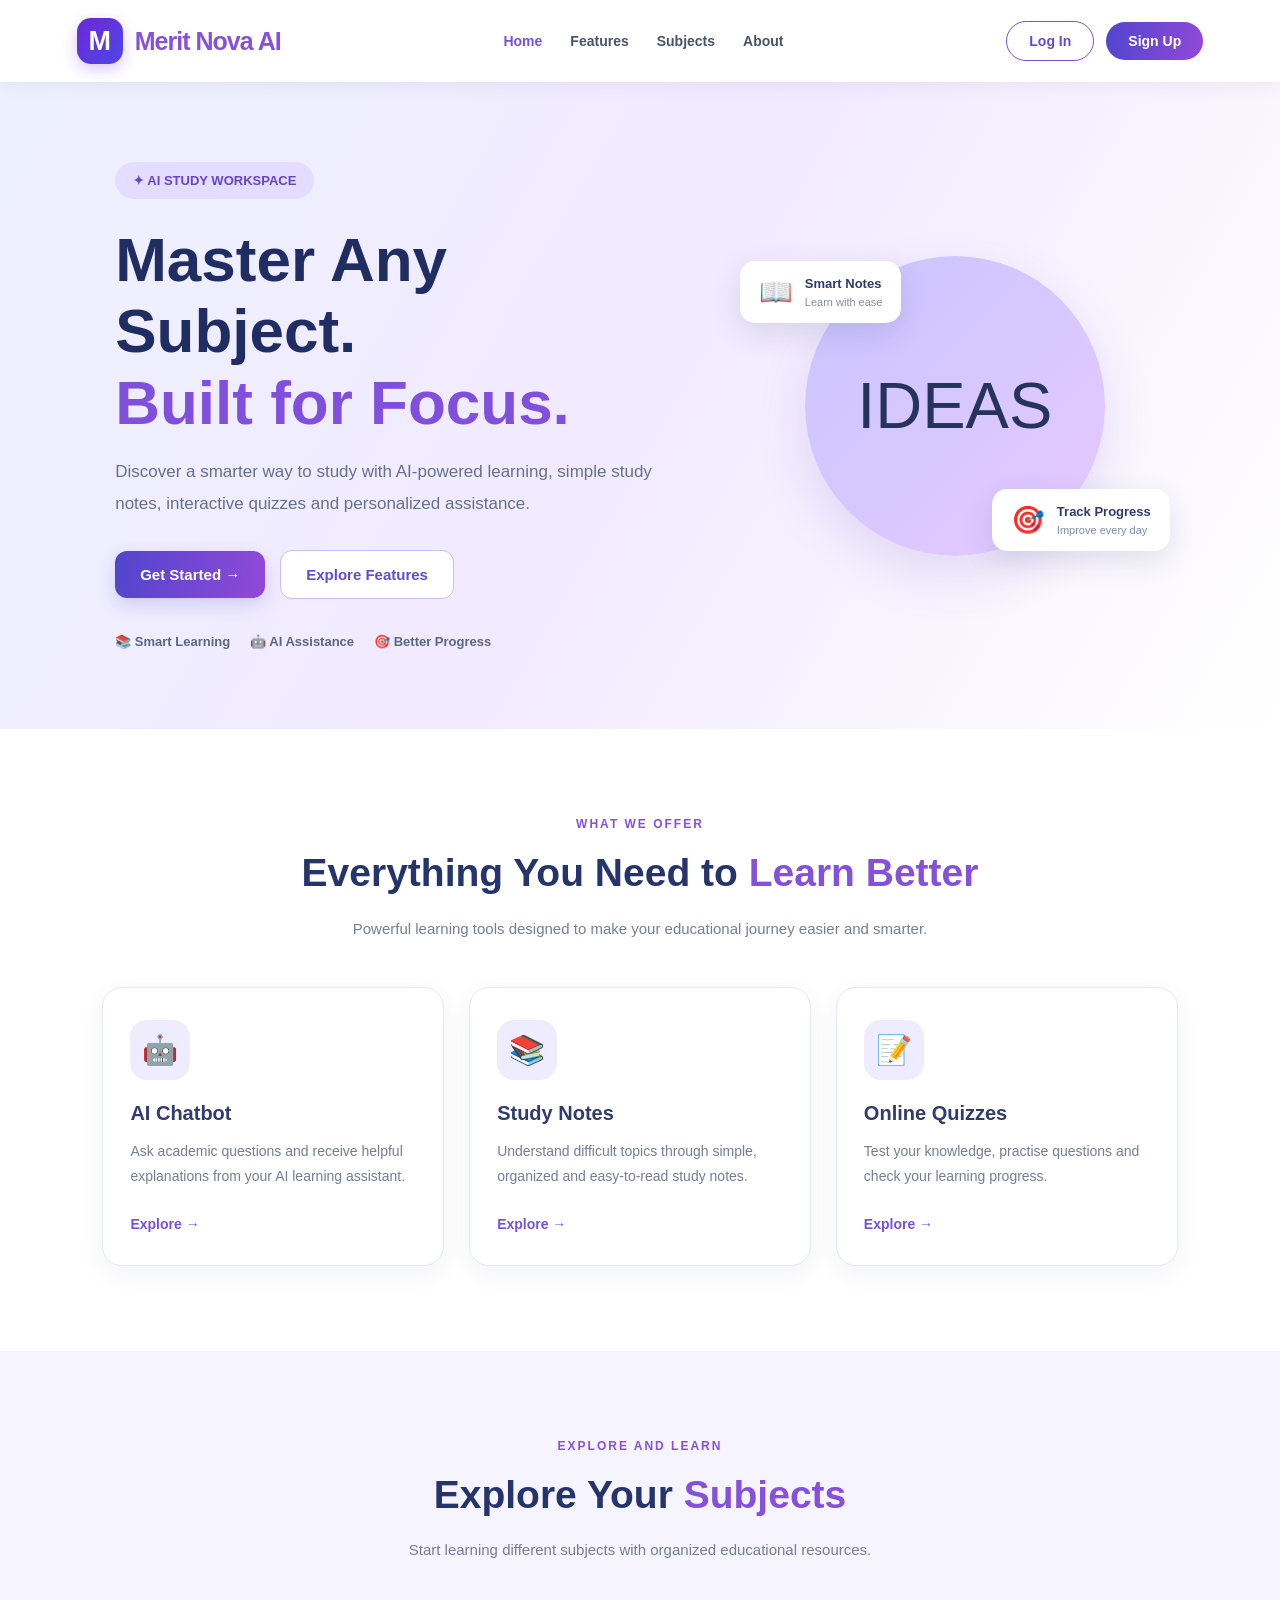
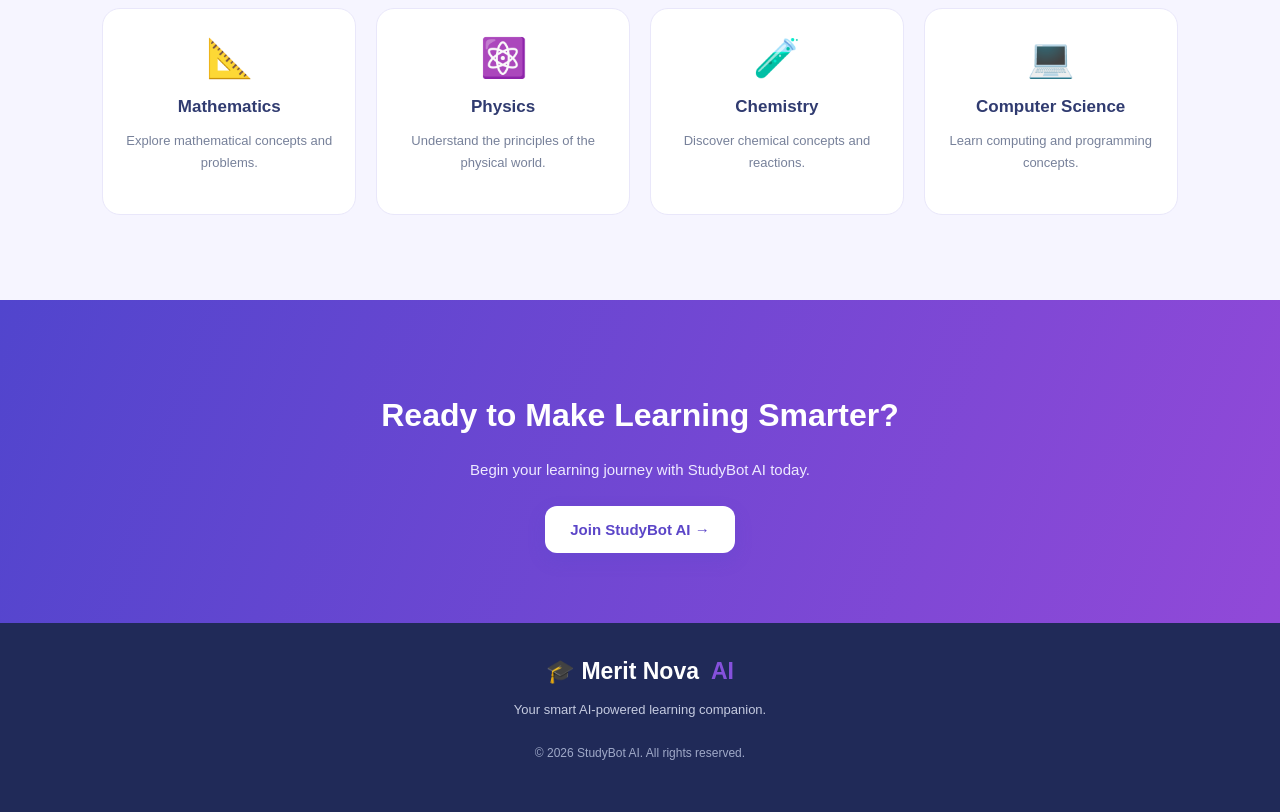
==== index.html @ 6da2f378 "Add files via upload" ====
<!DOCTYPE html>
<html lang="en">
<head>
    <meta charset="UTF-8">
    <meta name="viewport" content="width=device-width, initial-scale=1.0">

    <title>Merit Nova AI | Learn Smarter</title>

    <meta name="description"
          content="StudyBot AI is your smart AI-powered learning assistant.">

    <link rel="stylesheet" href="style1.css">
</head>

<body>

    <!-- NAVIGATION BAR -->
    <header class="navbar">

       <a href="index1.html" class="logo">
    <span class="logo-icon">M</span>
    <span class="logo-name">Merit Nova <span>AI</span></span>
</a>
        <nav class="nav-links">
            <a href="index1.html" class="active">Home</a>
            <a href="#features">Features</a>
            <a href="#subjects">Subjects</a>
            <a href="about.html">About</a>
        </nav>

        <div class="nav-buttons">
            <a href="login.html" class="login-btn">Log In</a>
            <a href="signup.html" class="signup-btn">Sign Up</a>
        </div>

    </header>


    <!-- HERO SECTION -->
    <main>

        <section class="hero">

            <div class="hero-content">

                <div class="hero-label">
                     ✦ AI STUDY WORKSPACE
                </div>

                <h1>
                    Master Any Subject.
                    <span>Built for Focus.</span>
                </h1>

                <p>
                    Discover a smarter way to study with AI-powered
                    learning, simple study notes, interactive quizzes
                    and personalized assistance.
                </p>

                <div class="hero-buttons">
                    <a href="signup.html" class="primary-btn">
                        Get Started →
                    </a>

                    <a href="#features" class="secondary-btn">
                        Explore Features
                    </a>
                </div>

                <div class="hero-trust">
                    <span>📚 Smart Learning</span>
                    <span>🤖 AI Assistance</span>
                    <span>🎯 Better Progress</span>
                </div>

            </div>

            <div class="hero-visual">

                <div class="visual-circle">
                    <div class="robot-icon">IDEAS</div>
                </div>

                <div class="floating-card card-one">
                    <span>📖</span>
                    <div>
                        <strong>Smart Notes</strong>
                        <small>Learn with ease</small>
                    </div>
                </div>

                <div class="floating-card card-two">
                    <span>🎯</span>
                    <div>
                        <strong>Track Progress</strong>
                        <small>Improve every day</small>
                    </div>
                </div>

            </div>

        </section>


        <!-- FEATURES SECTION -->
        <section class="features-section" id="features">

            <div class="section-heading">
                <span class="section-label">WHAT WE OFFER</span>

                <h2>
                    Everything You Need to
                    <span>Learn Better</span>
                </h2>

                <p>
                    Powerful learning tools designed to make your
                    educational journey easier and smarter.
                </p>
            </div>

            <div class="feature-grid">

                <div class="feature-card">
                    <div class="feature-icon">🤖</div>
                    <h3>AI Chatbot</h3>
                    <p>
                        Ask academic questions and receive helpful
                        explanations from your AI learning assistant.
                    </p>
                    <a href="login.html">Explore →</a>
                </div>

                <div class="feature-card">
                    <div class="feature-icon">📚</div>
                    <h3>Study Notes</h3>
                    <p>
                        Understand difficult topics through simple,
                        organized and easy-to-read study notes.
                    </p>
                    <a href="login.html">Explore →</a>
                </div>

                <div class="feature-card">
                    <div class="feature-icon">📝</div>
                    <h3>Online Quizzes</h3>
                    <p>
                        Test your knowledge, practise questions
                        and check your learning progress.
                    </p>
                    <a href="login.html">Explore →</a>
                </div>

            </div>

        </section>


        <!-- SUBJECTS SECTION -->
        <section class="subjects-section" id="subjects">

            <div class="section-heading">
                <span class="section-label">EXPLORE AND LEARN</span>

                <h2>Explore Your <span>Subjects</span></h2>

                <p>
                    Start learning different subjects with
                    organized educational resources.
                </p>
            </div>

            <div class="subject-grid">

                <a href="mathematics.html" class="subject-card">
                    <span>📐</span>
                    <h3>Mathematics</h3>
                    <p>Explore mathematical concepts and problems.</p>
                </a>

                <a href="#" class="subject-card">
                    <span>⚛️</span>
                    <h3>Physics</h3>
                    <p>Understand the principles of the physical world.</p>
                </a>

                <a href="#" class="subject-card">
                    <span>🧪</span>
                    <h3>Chemistry</h3>
                    <p>Discover chemical concepts and reactions.</p>
                </a>

                <a href="#" class="subject-card">
                    <span>💻</span>
                    <h3>Computer Science</h3>
                    <p>Learn computing and programming concepts.</p>
                </a>

            </div>

        </section>


        <!-- CALL TO ACTION -->
        <section class="cta-section">

            <h2>Ready to Make Learning Smarter?</h2>

            <p>
                Begin your learning journey with StudyBot AI today.
            </p>

            <a href="signup.html" class="primary-btn">
                Join StudyBot AI →
            </a>

        </section>

    </main>


    <!-- FOOTER -->
    <footer class="footer">

        <a href="index1.html" class="logo">
            🎓 Merit Nova <span>AI</span>
        </a>

        <p>
            Your smart AI-powered learning companion.
        </p>

        <p class="copyright">
            © 2026 StudyBot AI. All rights reserved.
        </p>

    </footer>

</body>
</html>
---- style1.css ----
/* =========================================
   STUDYBOT AI
   COMPLETE WEBSITE DESIGN
   Blue + Purple + White Theme
   ========================================= */

/* ---------- 1. GLOBAL SETTINGS ---------- */

* {
    box-sizing: border-box;
}

html {
    scroll-behavior: smooth;
}

body {
    margin: 0;
    padding: 0;
    font-family: Arial, sans-serif;
    color: #26345c;
    background: #f7f8ff;
}

a {
    transition: 0.25s ease;
}

button,
input {
    font-family: inherit;
}


/* =========================================
   2. HOMEPAGE
   ========================================= */

/* Navigation */

.navbar {
    width: 100%;
    min-height: 82px;
    padding: 15px 7%;
    display: flex;
    justify-content: space-between;
    align-items: center;
    gap: 25px;
    flex-wrap: wrap;
    background: #ffffff;
    box-shadow: 0 4px 20px rgba(40, 45, 100, 0.07);
    position: relative;
    z-index: 10;
}

.logo {
    display: inline-flex;
    align-items: center;
    gap: 7px;
    color: #27346c;
    font-size: 23px;
    font-weight: bold;
    text-decoration: none;
    white-space: nowrap;
}

.logo span:last-child {
    color: #8551dc;
}

.logo-icon {
    font-size: 27px;
}

.nav-links {
    display: flex;
    align-items: center;
    justify-content: center;
    gap: 28px;
    flex-wrap: wrap;
}

.nav-links a {
    color: #465170;
    font-size: 14px;
    font-weight: bold;
    text-decoration: none;
}

.nav-links a:hover,
.nav-links a.active {
    color: #7651df;
}

.nav-buttons {
    display: flex;
    align-items: center;
    gap: 12px;
}

.login-btn,
.signup-btn {
    display: inline-block;
    padding: 11px 22px;
    border-radius: 25px;
    text-decoration: none;
    font-size: 14px;
    font-weight: bold;
}

.login-btn {
    color: #624bd1;
    border: 1px solid #7651df;
}

.login-btn:hover {
    background: #f0edff;
}

.signup-btn {
    color: white;
    background: linear-gradient(100deg, #5145cd, #9149d8);
}

.signup-btn:hover {
    transform: translateY(-2px);
    box-shadow: 0 6px 15px rgba(81, 69, 205, 0.2);
}


/* Homepage Hero */

.hero {
    min-height: 570px;
    padding: 80px 9%;
    display: flex;
    align-items: center;
    justify-content: space-between;
    gap: 55px;
    background: linear-gradient(120deg, #edf1ff, #f2eaff, #ffffff);
    overflow: hidden;
}

.hero-content {
    flex: 1;
    max-width: 620px;
}

.hero-label {
    display: inline-block;
    padding: 11px 18px;
    border-radius: 25px;
    background: #e5ddff;
    color: #6545c7;
    font-size: 13px;
    font-weight: bold;
}

.hero h1 {
    margin: 25px 0 18px;
    color: #202d63;
    font-size: clamp(40px, 5vw, 62px);
    line-height: 1.15;
}

.hero h1 span {
    display: block;
    color: #8050dc;
}

.hero-content > p {
    max-width: 570px;
    color: #65708c;
    font-size: 17px;
    line-height: 1.9;
}

.hero-buttons {
    display: flex;
    align-items: center;
    gap: 15px;
    flex-wrap: wrap;
    margin-top: 30px;
}

.primary-btn,
.secondary-btn {
    display: inline-block;
    padding: 15px 25px;
    border-radius: 12px;
    text-decoration: none;
    font-size: 15px;
    font-weight: bold;
}

.primary-btn {
    color: white;
    background: linear-gradient(100deg, #5145cd, #9149d8);
    box-shadow: 0 7px 18px rgba(81, 69, 205, 0.2);
}

.primary-btn:hover {
    transform: translateY(-3px);
    box-shadow: 0 10px 22px rgba(81, 69, 205, 0.25);
}

.secondary-btn {
    color: #624bd1;
    border: 1px solid #c8bdf5;
    background: white;
}

.secondary-btn:hover {
    background: #f0edff;
}

.hero-trust {
    display: flex;
    flex-wrap: wrap;
    gap: 20px;
    margin-top: 35px;
    color: #596684;
    font-size: 13px;
    font-weight: bold;
}


/* Hero Illustration */

.hero-visual {
    flex: 0 1 420px;
    min-width: 260px;
    min-height: 380px;
    position: relative;
    display: flex;
    align-items: center;
    justify-content: center;
}

.visual-circle {
    width: 300px;
    height: 300px;
    border-radius: 50%;
    display: flex;
    align-items: center;
    justify-content: center;
    background: linear-gradient(135deg, #c9c5ff, #e6c9ff);
    box-shadow: 0 20px 50px rgba(100, 70, 190, 0.15);
}

.robot-icon {
    font-size: 65px;
}

.floating-card {
    position: absolute;
    display: flex;
    align-items: center;
    gap: 12px;
    padding: 15px 19px;
    background: white;
    border-radius: 15px;
    box-shadow: 0 10px 30px rgba(40, 45, 100, 0.13);
}

.floating-card > span {
    font-size: 27px;
}

.floating-card strong,
.floating-card small {
    display: block;
}

.floating-card strong {
    color: #303b69;
    font-size: 13px;
}

.floating-card small {
    margin-top: 5px;
    color: #828ba3;
    font-size: 11px;
}

.card-one {
    top: 45px;
    left: -5px;
}

.card-two {
    right: -5px;
    bottom: 45px;
}


/* Section Headings */

.features-section,
.subjects-section {
    padding: 85px 8%;
}

.features-section {
    background: #ffffff;
}

.subjects-section {
    background: #f6f5ff;
}

.section-heading {
    max-width: 680px;
    margin: 0 auto 45px;
    text-align: center;
}

.section-label {
    color: #8551dc;
    font-size: 12px;
    font-weight: bold;
    letter-spacing: 2px;
}

.section-heading h2 {
    margin: 16px 0;
    color: #26346c;
    font-size: clamp(28px, 4vw, 39px);
    line-height: 1.3;
}

.section-heading h2 span {
    color: #8551dc;
}

.section-heading p {
    color: #747e98;
    font-size: 15px;
    line-height: 1.8;
}


/* Feature Cards */

.feature-grid {
    display: grid;
    grid-template-columns: repeat(3, minmax(0, 1fr));
    gap: 25px;
    max-width: 1150px;
    margin: auto;
}

.feature-card {
    padding: 32px 27px;
    background: white;
    border: 1px solid #e9e7fa;
    border-radius: 20px;
    box-shadow: 0 8px 25px rgba(40, 45, 100, 0.06);
    transition: 0.3s;
}

.feature-card:hover {
    transform: translateY(-7px);
    box-shadow: 0 15px 30px rgba(40, 45, 100, 0.12);
}

.feature-icon {
    width: 60px;
    height: 60px;
    display: flex;
    align-items: center;
    justify-content: center;
    border-radius: 17px;
    background: #efecff;
    font-size: 29px;
}

.feature-card h3 {
    margin: 22px 0 12px;
    color: #303b70;
    font-size: 20px;
}

.feature-card p {
    color: #737d96;
    font-size: 14px;
    line-height: 1.8;
}

.feature-card a {
    display: inline-block;
    margin-top: 12px;
    color: #7651df;
    font-size: 14px;
    font-weight: bold;
    text-decoration: none;
}

.feature-card a:hover {
    color: #a044d5;
}


/* Subject Cards */

.subject-grid {
    display: grid;
    grid-template-columns: repeat(4, minmax(0, 1fr));
    gap: 20px;
    max-width: 1150px;
    margin: auto;
}

.subject-card {
    padding: 27px 20px;
    color: #303b70;
    background: white;
    border: 1px solid #e9e7fa;
    border-radius: 18px;
    text-align: center;
    text-decoration: none;
    transition: 0.3s;
}

.subject-card:hover {
    transform: translateY(-6px);
    border-color: #b8a8f4;
    box-shadow: 0 12px 25px rgba(70, 55, 150, 0.1);
}

.subject-card > span {
    font-size: 38px;
}

.subject-card h3 {
    margin: 17px 0 10px;
    font-size: 17px;
}

.subject-card p {
    color: #77819a;
    font-size: 13px;
    line-height: 1.7;
}


/* Call to Action */

.cta-section {
    padding: 70px 20px;
    background: linear-gradient(110deg, #5145cd, #9149d8);
    text-align: center;
}

.cta-section h2 {
    color: white;
    font-size: 32px;
}

.cta-section p {
    margin: 15px 0 28px;
    color: #eeeaff;
    font-size: 15px;
}

.cta-section .primary-btn {
    color: #5b45c8;
    background: white;
}


/* Footer */

.footer {
    padding: 35px 20px;
    background: #202a58;
    text-align: center;
}

.footer .logo {
    color: white;
    justify-content: center;
}

.footer p {
    color: #c5cbe0;
    font-size: 13px;
    line-height: 1.8;
}

.footer .copyright {
    margin-top: 22px;
    color: #9fa9c8;
    font-size: 12px;
}


/* =========================================
   3. LOGIN PAGE
   Split-screen layout
   ========================================= */

.login-container {
    min-height: 100vh;
    width: 100%;
    padding: 45px 7%;
    display: flex;
    align-items: center;
    justify-content: center;
    gap: 6%;
    background: linear-gradient(135deg, #e7eaff, #f0e7ff, #f8f5ff);
    font-family: Arial, sans-serif;
}

/* Promotional panel generated through CSS */

.login-container::before {
    content: "🎓\A\A StudyBot AI\A\A Learn smarter. Achieve more.\A\A Your personal learning companion for study notes, quizzes and AI-powered assistance.";
    white-space: pre-line;
    flex: 1;
    max-width: 480px;
    min-height: 480px;
    padding: 55px 40px;
    display: flex;
    align-items: center;
    justify-content: center;
    border-radius: 28px;
    background: linear-gradient(145deg, #5145cd, #7950db, #a34cda);
    color: white;
    font-size: 22px;
    font-weight: bold;
    line-height: 2;
    text-align: center;
    box-shadow: 0 18px 45px rgba(65, 50, 140, 0.2);
}

.login-card {
    width: 100%;
    max-width: 450px;
    padding: 40px;
    background: white;
    border: 1px solid #e8e7ff;
    border-radius: 24px;
    text-align: center;
    box-shadow: 0 18px 50px rgba(65, 50, 140, 0.12);
}

.login-card h1 {
    margin: 0 0 25px;
    color: #5145cd;
    font-size: 28px;
}

.login-card h2 {
    margin-bottom: 10px;
    color: #202b55;
    font-size: 27px;
}

.login-card p {
    color: #68718a;
    font-size: 14px;
    line-height: 1.7;
}

.login-card form {
    margin-top: 27px;
    text-align: left;
}

.login-card form > label {
    display: block;
    margin: 18px 0 8px;
    color: #303b63;
    font-size: 14px;
    font-weight: bold;
}

.login-card input[type="email"],
.login-card input[type="password"],
.login-card input[type="text"] {
    width: 100%;
    padding: 14px;
    border: 1px solid #dce0f0;
    border-radius: 10px;
    background: #fafaff;
    font-size: 14px;
}

.login-card input:focus {
    outline: none;
    border-color: #7657e8;
    box-shadow: 0 0 0 3px rgba(118, 87, 232, 0.12);
}

.login-options {
    display: flex;
    justify-content: space-between;
    align-items: center;
    flex-wrap: wrap;
    gap: 12px;
    margin-top: 18px;
}

.login-options .show-password {
    display: flex;
    align-items: center;
    gap: 7px;
    color: #59627b;
    font-size: 13px;
    font-weight: normal;
}

.login-options .show-password input {
    width: auto;
    accent-color: #6548d8;
}

.login-options a {
    color: #6548d8;
    font-size: 13px;
    font-weight: bold;
    text-decoration: none;
}

.login-card button {
    width: 100%;
    margin-top: 25px;
    padding: 15px;
    border: none;
    border-radius: 11px;
    background: linear-gradient(100deg, #5145cd, #9149d8);
    color: white;
    font-size: 16px;
    font-weight: bold;
    cursor: pointer;
    transition: 0.3s;
}

.login-card button:hover {
    transform: translateY(-2px);
    box-shadow: 0 8px 20px rgba(81, 69, 205, 0.25);
}

.login-card .signup-link {
    margin-top: 24px;
}

.login-card .signup-link a,
.login-card .back-link {
    color: #6548d8;
    font-weight: bold;
    text-decoration: none;
}

.login-card .back-link {
    display: inline-block;
    margin-top: 15px;
}


/* =========================================
   4. SIGNUP PAGE
   Split-screen layout
   ========================================= */

.signup-container {
    min-height: 100vh;
    width: 100%;
    padding: 40px 6%;
    display: flex;
    align-items: center;
    justify-content: center;
    gap: 5%;
    background: linear-gradient(135deg, #e7eaff, #f0e7ff, #f8f5ff);
    font-family: Arial, sans-serif;
}

/* Signup promotional panel */

.signup-container::before {
    content: "✨\A\A Start Your Learning Journey\A\A Create your StudyBot AI account and discover smarter ways to learn.\A\A 📚 Study Notes     🤖 AI Assistance     📝 Quizzes";
    white-space: pre-line;
    flex: 1;
    max-width: 460px;
    min-height: 520px;
    padding: 45px 35px;
    display: flex;
    align-items: center;
    justify-content: center;
    border-radius: 28px;
    background: linear-gradient(145deg, #5145cd, #7950db, #a34cda);
    color: white;
    font-size: 21px;
    font-weight: bold;
    line-height: 2;
    text-align: center;
    box-shadow: 0 18px 45px rgba(65, 50, 140, 0.2);
}

.signup-card {
    width: 100%;
    max-width: 480px;
    padding: 35px;
    background: white;
    border: 1px solid #e8e7ff;
    border-radius: 24px;
    text-align: center;
    box-shadow: 0 18px 50px rgba(65, 50, 140, 0.12);
}

.signup-card h1 {
    margin: 0 0 22px;
    color: #5145cd;
    font-size: 27px;
}

.signup-card h2 {
    margin-bottom: 10px;
    color: #202b55;
    font-size: 25px;
}

.signup-card p {
    color: #68718a;
    font-size: 14px;
    line-height: 1.7;
}

.signup-card form {
    margin-top: 22px;
    text-align: left;
}

.signup-card form > label {
    display: block;
    margin: 14px 0 8px;
    color: #303b63;
    font-size: 14px;
    font-weight: bold;
}

.signup-card input[type="text"],
.signup-card input[type="email"],
.signup-card input[type="password"] {
    width: 100%;
    padding: 13px;
    border: 1px solid #dce0f0;
    border-radius: 10px;
    background: #fafaff;
    font-size: 14px;
}

.signup-card input:focus {
    outline: none;
    border-color: #7657e8;
    box-shadow: 0 0 0 3px rgba(118, 87, 232, 0.12);
}

.signup-card .password-hint {
    display: block;
    margin: 9px 0 12px;
    color: #737b91;
    font-size: 12px;
    line-height: 1.8;
}

.signup-show,
.signup-card .terms {
    margin-top: 15px;
    color: #4c5674;
    font-size: 13px;
}

.signup-show label,
.signup-card .terms label {
    display: flex;
    align-items: center;
    gap: 9px;
    font-weight: normal;
}

.signup-show input,
.signup-card .terms input {
    width: auto;
    accent-color: #6548d8;
}

.signup-card #createAccountBtn {
    display: block !important;
    width: 100%;
    padding: 15px;
    margin-top: 23px;
    border: none;
    border-radius: 11px;
    background: #a5a5a5;
    color: white;
    font-size: 16px;
    font-weight: bold;
    cursor: not-allowed;
    transition: 0.3s;
}

.signup-card #createAccountBtn:enabled {
    background: linear-gradient(100deg, #5145cd, #9149d8);
    cursor: pointer;
}

.signup-card #createAccountBtn:enabled:hover {
    transform: translateY(-2px);
    box-shadow: 0 8px 20px rgba(81, 69, 205, 0.25);
}

.signup-card .login-link {
    margin-top: 22px;
}

.signup-card .login-link a,
.signup-card .signup-back {
    color: #6548d8;
    font-weight: bold;
    text-decoration: none;
}

.signup-card .signup-back {
    display: inline-block;
    margin-top: 14px;
}


/* =========================================
   5. ABOUT PAGE
   ========================================= */

/* Header shared by About and Mathematics */

body > header:not(.navbar) {
    min-height: 75px;
    padding: 18px 7%;
    display: flex;
    justify-content: space-between;
    align-items: center;
    gap: 20px;
    background: white;
    box-shadow: 0 4px 18px rgba(40, 45, 100, 0.07);
}

body > header:not(.navbar) h2 {
    margin: 0;
    color: #5145cd;
    font-size: 23px;
}

body > header:not(.navbar) nav {
    display: flex;
    gap: 25px;
}

body > header:not(.navbar) nav a {
    color: #465170;
    font-size: 14px;
    font-weight: bold;
    text-decoration: none;
}

body > header:not(.navbar) nav a:hover {
    color: #8551dc;
}

.about-page {
    width: calc(100% - 50px);
    max-width: 1150px;
    min-height: 75vh;
    margin: 45px auto;
    padding: 40px;
    display: flex;
    align-items: center;
    justify-content: center;
    gap: 45px;
    background: linear-gradient(135deg, #5145cd, #7950db, #a34cda);
    border-radius: 28px;
    box-shadow: 0 18px 45px rgba(65, 50, 140, 0.18);
}

.my-photo {
    flex: 0 0 260px;
    text-align: center;
}

.my-photo img {
    width: 260px;
    height: 260px;
    object-fit: cover;
    object-position: center 30%;
    border: 7px solid white;
    border-radius: 50%;
    box-shadow: 0 0 0 5px #a78bfa,
                0 12px 30px rgba(0, 0, 0, 0.25);
    transition: 0.3s ease;
}

.my-photo img:hover {
    transform: scale(1.04);
}

.my-details {
    flex: 1;
    max-width: 650px;
    padding: 35px;
    background: white;
    border-radius: 22px;
    color: #303b63;
    box-shadow: 0 12px 30px rgba(0, 0, 0, 0.12);
}

.my-details h1 {
    margin-top: 0;
    color: #5145cd;
    font-size: 34px;
}

.my-details h2 {
    margin-top: 23px;
    color: #7651df;
    font-size: 20px;
}

.my-details p {
    color: #59627b;
    font-size: 14px;
    line-height: 1.8;
}

.my-details strong {
    color: #5145cd;
}

.my-details ul {
    padding-left: 22px;
    color: #59627b;
    line-height: 2;
}

.my-details li::marker {
    color: #7651df;
}

.back-home {
    display: inline-block;
    margin-top: 20px;
    padding: 13px 25px;
    border-radius: 25px;
    background: linear-gradient(100deg, #5145cd, #9149d8);
    color: white;
    font-size: 14px;
    font-weight: bold;
    text-decoration: none;
}

.back-home:hover {
    transform: translateY(-3px);
    box-shadow: 0 8px 18px rgba(81, 69, 205, 0.25);
}


/* =========================================
   6. MATHEMATICS PAGE
   ========================================= */

.subject-page {
    min-height: calc(100vh - 75px);
    padding: 75px 20px;
    background: linear-gradient(135deg, #edf1ff, #f2eaff, #ffffff);
    text-align: center;
}

.subject-page > h1 {
    margin: 0 0 15px;
    color: #303b70;
    font-size: 40px;
}

.subject-page > p {
    color: #737d96;
    font-size: 17px;
    line-height: 1.7;
}

.subject-page .card {
    width: 100%;
    max-width: 560px;
    margin: 40px auto;
    padding: 35px 45px;
    background: white;
    border: 1px solid #e9e7fa;
    border-radius: 22px;
    box-shadow: 0 12px 35px rgba(40, 45, 100, 0.09);
    text-align: left;
}

.subject-page .card h2 {
    margin-top: 0;
    color: #654bd0;
    font-size: 24px;
    text-align: center;
}

.subject-page .card ul {
    padding-left: 25px;
    color: #4d5876;
    font-size: 16px;
    line-height: 2.5;
}

.subject-page .card li::marker {
    color: #8050dc;
}

.subject-page > a {
    display: inline-block;
    margin-top: 5px;
    padding: 13px 25px;
    border-radius: 25px;
    background: linear-gradient(100deg, #5145cd, #9149d8);
    color: white;
    font-size: 14px;
    font-weight: bold;
    text-decoration: none;
}

.subject-page > a:hover {
    transform: translateY(-3px);
    box-shadow: 0 8px 18px rgba(81, 69, 205, 0.22);
}


/* =========================================
   7. RESPONSIVE DESIGN
   ========================================= */

/* Laptop and tablet */

@media (max-width: 1000px) {

    .navbar {
        justify-content: center;
    }

    .hero {
        padding: 65px 5%;
        gap: 25px;
    }

    .visual-circle {
        width: 250px;
        height: 250px;
    }

    .robot-icon {
        font-size: 100px;
    }

    .subject-grid {
        grid-template-columns: repeat(2, minmax(0, 1fr));
    }

    .about-page {
        gap: 25px;
        padding: 25px;
    }

    .my-photo {
        flex-basis: 210px;
    }

    .my-photo img {
        width: 200px;
        height: 200px;
    }
}


/* Tablet and mobile */

@media (max-width: 750px) {

    .nav-links {
        gap: 16px;
    }

    .hero {
        flex-direction: column;
        padding: 60px 22px;
        text-align: center;
    }

    .hero-content {
        width: 100%;
    }

    .hero-content > p {
        margin-left: auto;
        margin-right: auto;
    }

    .hero-buttons,
    .hero-trust {
        justify-content: center;
    }

    .hero-visual {
        width: 100%;
        min-height: 320px;
    }

    .feature-grid {
        grid-template-columns: 1fr;
    }

    .features-section,
    .subjects-section {
        padding: 65px 22px;
    }

    .about-page {
        flex-direction: column;
        margin: 25px auto;
        padding: 25px 18px;
        width: calc(100% - 30px);
    }

    .my-photo {
        flex-basis: auto;
    }

    .my-details {
        width: 100%;
        padding: 25px;
    }

    .login-container,
    .signup-container {
        flex-direction: column;
        padding: 30px 18px;
        gap: 22px;
    }

    .login-container::before,
    .signup-container::before {
        flex: none;
        width: 100%;
        max-width: 450px;
        min-height: 180px;
        padding: 25px;
        font-size: 17px;
        line-height: 1.6;
    }

    .login-card,
    .signup-card {
        max-width: 450px;
    }
}


/* Small mobile screens */

@media (max-width: 480px) {

    .navbar {
        padding: 18px 12px;
        gap: 18px;
    }

    .logo {
        font-size: 21px;
    }

    .nav-links {
        gap: 13px;
    }

    .nav-links a {
        font-size: 12px;
    }

    .nav-buttons {
        justify-content: center;
    }

    .hero h1 {
        font-size: 38px;
    }

    .hero-trust {
        gap: 12px;
        font-size: 11px;
    }

    .hero-visual {
        min-width: 0;
        min-height: 270px;
    }

    .visual-circle {
        width: 210px;
        height: 210px;
    }

    .robot-icon {
        font-size: 85px;
    }

    .floating-card {
        padding: 10px;
    }

    .floating-card strong {
        font-size: 11px;
    }

    .floating-card small {
        font-size: 10px;
    }

    .card-one {
        left: 0;
    }

    .card-two {
        right: 0;
    }

    .subject-grid {
        grid-template-columns: 1fr;
    }

    .section-heading h2 {
        font-size: 27px;
    }

    .cta-section h2 {
        font-size: 25px;
    }

    .login-card,
    .signup-card {
        padding: 28px 21px;
    }

    .login-card h2,
    .signup-card h2 {
        font-size: 23px;
    }

    .about-page {
        padding: 20px 13px;
    }

    .my-photo img {
        width: 175px;
        height: 175px;
    }

    .my-details {
        padding: 22px;
    }

    .my-details h1 {
        font-size: 27px;
    }

    .subject-page {
        padding: 55px 15px;
    }

    .subject-page > h1 {
        font-size: 31px;
    }

    .subject-page .card {
        padding: 25px 22px;
    }
}

/* =====================================
   LEARN NOVA AI - PREMIUM BRAND DESIGN
===================================== */

.logo {
    display: inline-flex;
    align-items: center;
    gap: 12px;
    text-decoration: none;
    transition: all 0.3s ease;
}

.logo:hover {
    transform: translateY(-2px);
}

/* Premium L symbol */

.logo-icon {
    width: 46px;
    height: 46px;
    display: flex;
    align-items: center;
    justify-content: center;
    border-radius: 14px;
    background: linear-gradient(135deg, #6D28D9, #4F46E5);
    color: #FFFFFF;
    font-size: 27px;
    font-weight: 800;
    font-family: Arial, sans-serif;
    box-shadow: 0 5px 15px rgba(109, 40, 217, 0.25);
}

/* Brand name */

.logo-name {
    color: #172554;
    font-size: 25px;
    font-weight: 800;
    letter-spacing: -1px;
    font-family: Arial, sans-serif;
}

.logo-name span {
    color: #7C3AED;
    font-weight: 800;
}

/* Navbar */

.navbar {
    background: rgba(255, 255, 255, 0.97);
    backdrop-filter: blur(14px);
    padding: 17px 6%;
    box-shadow: 0 3px 18px rgba(15, 23, 42, 0.06);
}

/* Navigation links */

.nav-links a {
    color: #475569;
    font-weight: 600;
    text-decoration: none;
    transition: color 0.25s ease;
}

.nav-links a:hover {
    color: #7C3AED;
}

/* Mobile logo */

@media (max-width: 768px) {
    .logo-icon {
        width: 39px;
        height: 39px;
        font-size: 23px;
    }

    .logo-name {
        font-size: 21px;
    }
}
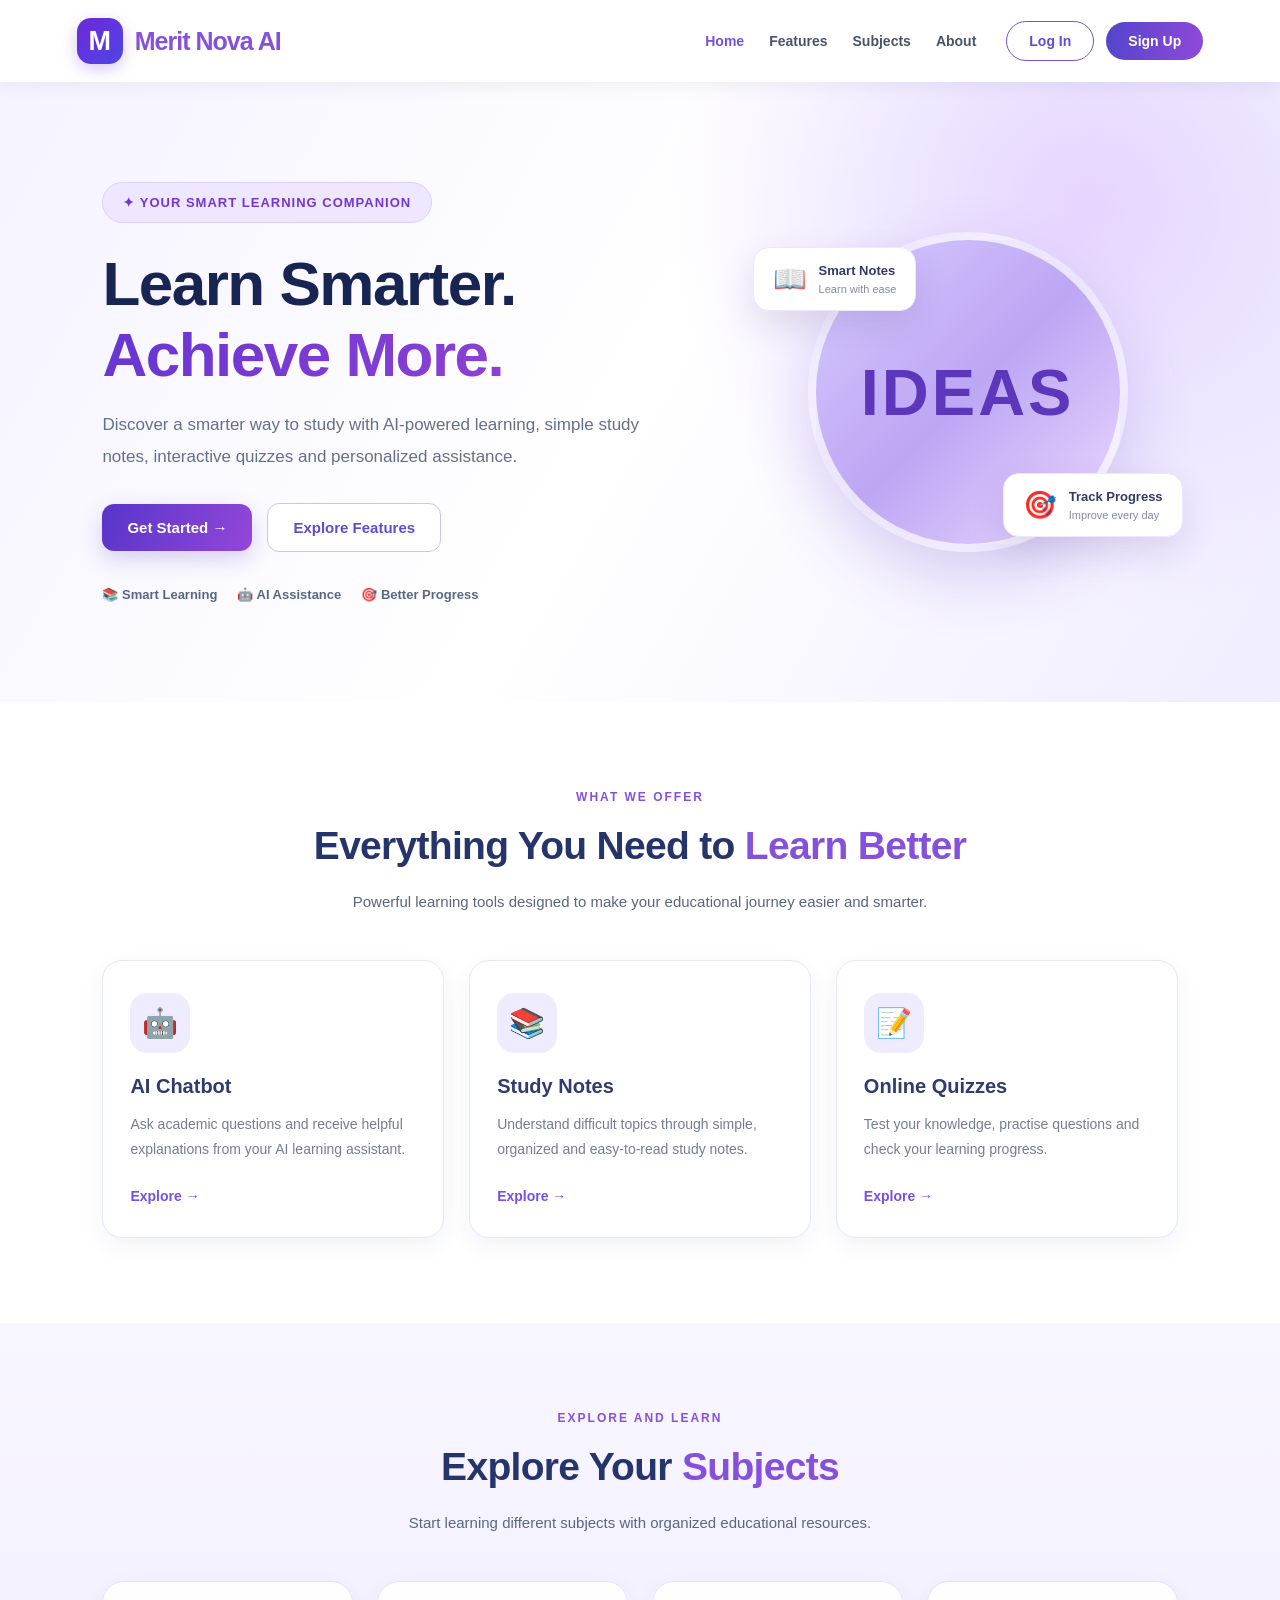
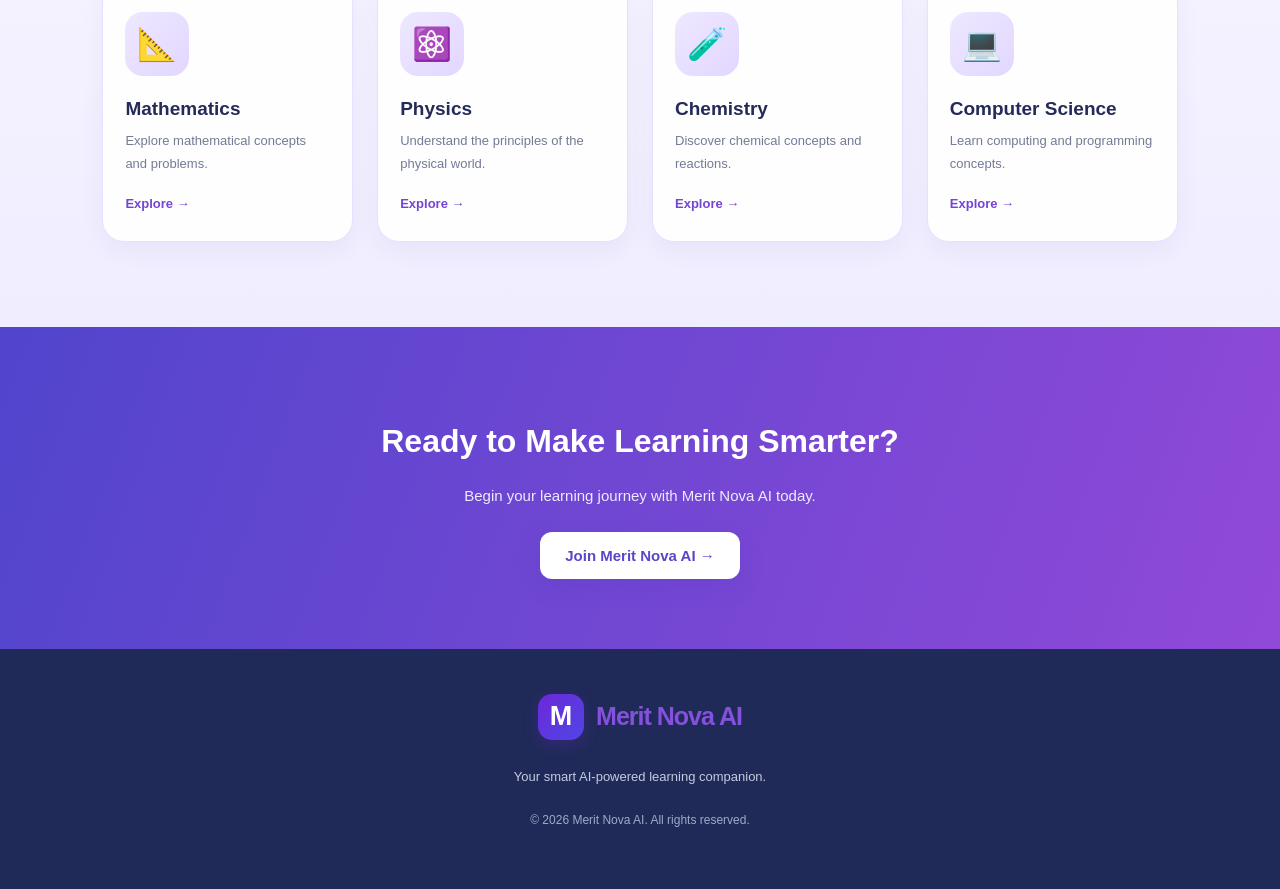
==== commit 4da0a3f8: "Add files via upload" ====
--- a/index.html
+++ b/index.html
@@ -8,7 +8,7 @@
     <title>Merit Nova AI | Learn Smarter</title>
 
     <meta name="description"
-          content="StudyBot AI is your smart AI-powered learning assistant.">
+      content="Merit Nova AI is your smart learning companion for study notes, quizzes and AI-powered assistance.">
 
     <link rel="stylesheet" href="style1.css">
 </head>
@@ -16,14 +16,28 @@
 <body>
 
     <!-- NAVIGATION BAR -->
-    <header class="navbar">
-
-       <a href="index1.html" class="logo">
-    <span class="logo-icon">M</span>
-    <span class="logo-name">Merit Nova <span>AI</span></span>
-</a>
+    
+<!-- PROFESSIONAL RESPONSIVE NAVIGATION -->
+<header class="navbar">
+
+    <!-- BRAND LOGO -->
+    <a href="index.html" class="logo">
+        <span class="logo-icon">M</span>
+        <span class="logo-name">Merit Nova <span>AI</span></span>
+    </a>
+
+    <!-- MOBILE MENU BUTTON -->
+    <button class="menu-toggle" id="menuToggle"
+            aria-label="Open navigation menu"
+            aria-expanded="false">
+        ☰
+    </button>
+
+    <!-- NAVIGATION MENU -->
+    <div class="nav-menu" id="navMenu">
+
         <nav class="nav-links">
-            <a href="index1.html" class="active">Home</a>
+            <a href="index.html" class="active">Home</a>
             <a href="#features">Features</a>
             <a href="#subjects">Subjects</a>
             <a href="about.html">About</a>
@@ -34,7 +48,10 @@
             <a href="signup.html" class="signup-btn">Sign Up</a>
         </div>
 
-    </header>
+    </div>
+
+</header>
+
 
 
     <!-- HERO SECTION -->
@@ -45,12 +62,12 @@
             <div class="hero-content">
 
                 <div class="hero-label">
-                     ✦ AI STUDY WORKSPACE
+                     ✦ YOUR SMART LEARNING COMPANION
                 </div>
 
                 <h1>
-                    Master Any Subject.
-                    <span>Built for Focus.</span>
+                   Learn Smarter.
+                     <span>Achieve More.</span>
                 </h1>
 
                 <p>
@@ -209,11 +226,11 @@
             <h2>Ready to Make Learning Smarter?</h2>
 
             <p>
-                Begin your learning journey with StudyBot AI today.
+               Begin your learning journey with Merit Nova AI today.
             </p>
 
             <a href="signup.html" class="primary-btn">
-                Join StudyBot AI →
+                Join Merit Nova AI →
             </a>
 
         </section>
@@ -224,19 +241,47 @@
     <!-- FOOTER -->
     <footer class="footer">
 
-        <a href="index1.html" class="logo">
-            🎓 Merit Nova <span>AI</span>
-        </a>
+        <a href="index.html" class="logo">
+    <span class="logo-icon">M</span>
+    <span class="logo-name">Merit Nova <span>AI</span></span>
+</a>
 
         <p>
             Your smart AI-powered learning companion.
         </p>
 
         <p class="copyright">
-            © 2026 StudyBot AI. All rights reserved.
+           © 2026 Merit Nova AI. All rights reserved.
         </p>
 
     </footer>
+
+<script>
+    const menuToggle = document.getElementById("menuToggle");
+    const navMenu = document.getElementById("navMenu");
+
+    menuToggle.addEventListener("click", function () {
+        navMenu.classList.toggle("active");
+
+        const isOpen = navMenu.classList.contains("active");
+
+        menuToggle.textContent = isOpen ? "✕" : "☰";
+        menuToggle.setAttribute("aria-expanded", isOpen);
+        menuToggle.setAttribute(
+            "aria-label",
+            isOpen ? "Close navigation menu" : "Open navigation menu"
+        );
+    });
+
+    // Close menu after selecting a navigation link
+    document.querySelectorAll(".nav-menu a").forEach(function (link) {
+        link.addEventListener("click", function () {
+            navMenu.classList.remove("active");
+            menuToggle.textContent = "☰";
+            menuToggle.setAttribute("aria-expanded", "false");
+        });
+    });
+</script>
 
 </body>
 </html>
--- a/style1.css
+++ b/style1.css
@@ -1367,3 +1367,423 @@
         font-size: 21px;
     }
 }
+
+/* =================================
+   MERIT NOVA AI - NAVIGATION FIX
+================================= */
+
+/* Desktop navigation */
+.navbar {
+    display: flex;
+    justify-content: space-between;
+    align-items: center;
+    flex-wrap: nowrap;
+    gap: 20px;
+    position: relative;
+}
+
+.nav-menu {
+    display: flex;
+    align-items: center;
+    justify-content: flex-end;
+    gap: 30px;
+    flex: 1;
+}
+
+.nav-links {
+    display: flex;
+    align-items: center;
+    flex-wrap: nowrap;
+    gap: 25px;
+}
+
+.nav-buttons {
+    display: flex;
+    align-items: center;
+    flex-wrap: nowrap;
+    gap: 12px;
+}
+
+.menu-toggle {
+    display: none;
+    border: none;
+    background: #f0edff;
+    color: #6545c7;
+    font-size: 27px;
+    padding: 7px 12px;
+    border-radius: 9px;
+    cursor: pointer;
+}
+
+/* Mobile navigation */
+@media (max-width: 850px) {
+
+    .navbar {
+        flex-wrap: wrap;
+        justify-content: space-between;
+    }
+
+    .menu-toggle {
+        display: block;
+    }
+
+    .nav-menu {
+        display: none;
+        width: 100%;
+        flex: 0 0 100%;
+        flex-direction: column;
+        align-items: stretch;
+        gap: 20px;
+        padding: 20px 0;
+    }
+
+    .nav-menu.active {
+        display: flex;
+    }
+
+    .nav-links {
+        flex-direction: column;
+        align-items: center;
+        gap: 20px;
+    }
+
+    .nav-buttons {
+        justify-content: center;
+    }
+}
+
+/* =====================================
+   STAGE 3 - PREMIUM HERO DESIGN
+   MERIT NOVA AI
+===================================== */
+
+.hero {
+    position: relative;
+    background:
+        radial-gradient(circle at 85% 20%, #e5d5ff 0, transparent 35%),
+        linear-gradient(120deg, #f5f3ff, #ffffff, #f0edff);
+    padding: 90px 8%;
+    min-height: 620px;
+}
+
+.hero-label {
+    background: #eee7ff;
+    color: #7138cf;
+    border: 1px solid #ddd0ff;
+    letter-spacing: 1px;
+    border-radius: 30px;
+    padding: 12px 20px;
+}
+
+.hero h1 {
+    color: #182451;
+    font-weight: 800;
+    letter-spacing: -1.5px;
+}
+
+.hero h1 span {
+    background: linear-gradient(100deg, #6736d1, #a044d5);
+    -webkit-background-clip: text;
+    background-clip: text;
+    color: transparent;
+}
+
+.hero-content > p {
+    color: #64708a;
+    line-height: 1.9;
+}
+
+.hero-buttons a {
+    transition: all 0.3s ease;
+}
+
+.primary-btn {
+    border-radius: 12px;
+    background: linear-gradient(110deg, #5835ca, #9347d8);
+    box-shadow: 0 8px 22px rgba(88, 53, 202, 0.22);
+}
+
+.secondary-btn {
+    border-radius: 12px;
+    border: 1px solid #cfc0f5;
+}
+
+.visual-circle {
+    position: relative;
+    width: 320px;
+    height: 320px;
+    background: linear-gradient(135deg, #d8ccff, #bda6f4, #eddbff);
+    border: 8px solid rgba(255,255,255,0.7);
+    box-shadow: 0 25px 65px rgba(100, 60, 190, 0.2);
+}
+
+.robot-icon {
+    color: #5c36bb;
+    font-size: 65px;
+    font-weight: 800;
+    letter-spacing: 3px;
+}
+
+.floating-card {
+    border: 1px solid #eee8ff;
+    border-radius: 16px;
+    box-shadow: 0 14px 35px rgba(50, 35, 100, 0.12);
+}
+
+/* Mobile hero adjustments */
+@media (max-width: 750px) {
+    .hero {
+        padding: 60px 22px;
+        min-height: auto;
+    }
+
+    .hero h1 {
+        font-size: clamp(36px, 9vw, 48px);
+    }
+
+    .visual-circle {
+        width: 240px;
+        height: 240px;
+    }
+}
+
+/* =====================================
+   STAGE 4 - PREMIUM SUBJECT CARDS
+   MERIT NOVA AI
+===================================== */
+
+.subjects-section {
+    padding: 95px 8%;
+    background: linear-gradient(180deg, #f8f6ff, #f0edff);
+}
+
+.subject-grid {
+    display: grid;
+    grid-template-columns: repeat(4, minmax(0, 1fr));
+    gap: 24px;
+    max-width: 1200px;
+    margin: auto;
+}
+
+.subject-card {
+    position: relative;
+    min-height: 245px;
+    padding: 30px 22px;
+    display: flex;
+    flex-direction: column;
+    align-items: flex-start;
+    justify-content: flex-start;
+    text-align: left;
+    background: rgba(255, 255, 255, 0.95);
+    border: 1px solid #e8e0ff;
+    border-radius: 22px;
+    box-shadow: 0 8px 25px rgba(75, 50, 145, 0.06);
+    overflow: hidden;
+    transition: transform 0.3s ease,
+                box-shadow 0.3s ease,
+                border-color 0.3s ease;
+}
+
+.subject-card::after {
+    content: "Explore →";
+    margin-top: auto;
+    padding-top: 20px;
+    color: #7544d5;
+    font-size: 13px;
+    font-weight: 700;
+}
+
+.subject-card > span {
+    width: 64px;
+    height: 64px;
+    display: flex;
+    align-items: center;
+    justify-content: center;
+    border-radius: 18px;
+    background: linear-gradient(135deg, #eee8ff, #e2d7ff);
+    font-size: 32px;
+}
+
+.subject-card h3 {
+    margin: 22px 0 9px;
+    color: #252b59;
+    font-size: 19px;
+    font-weight: 750;
+}
+
+.subject-card p {
+    margin: 0;
+    color: #737b95;
+    font-size: 13px;
+    line-height: 1.8;
+}
+
+.subject-card:hover {
+    transform: translateY(-9px);
+    border-color: #bca5f5;
+    box-shadow: 0 18px 35px rgba(91, 59, 170, 0.13);
+    background: #ffffff;
+}
+
+.subject-card:hover::after {
+    color: #a044d5;
+}
+
+/* Tablet layout */
+@media (max-width: 1000px) {
+    .subject-grid {
+        grid-template-columns: repeat(2, minmax(0, 1fr));
+    }
+}
+
+/* Mobile layout */
+@media (max-width: 520px) {
+    .subjects-section {
+        padding: 65px 20px;
+    }
+
+    .subject-grid {
+        grid-template-columns: 1fr;
+        gap: 17px;
+    }
+
+    .subject-card {
+        min-height: 220px;
+        padding: 25px;
+    }
+}
+
+/* =====================================
+   STAGE 5 - FINAL VISUAL POLISH
+   MERIT NOVA AI
+===================================== */
+
+/* Consistent typography and colors */
+:root {
+    --brand-purple: #7042d2;
+    --brand-violet: #9149d8;
+    --brand-navy: #202d63;
+    --brand-text: #596680;
+    --brand-background: #f8f7ff;
+}
+
+* {
+    box-sizing: border-box;
+}
+
+html {
+    scroll-behavior: smooth;
+    scroll-padding-top: 25px;
+}
+
+body {
+    margin: 0;
+    font-family: "Segoe UI", Arial, sans-serif;
+    color: var(--brand-navy);
+    background: var(--brand-background);
+    overflow-x: hidden;
+}
+
+/* Consistent section spacing */
+.features-section,
+.subjects-section {
+    padding-top: 85px;
+    padding-bottom: 85px;
+}
+
+/* Better section headings */
+.section-heading h2 {
+    font-weight: 800;
+    letter-spacing: -0.7px;
+}
+
+.section-heading p {
+    max-width: 580px;
+    margin-left: auto;
+    margin-right: auto;
+    color: var(--brand-text);
+}
+
+/* Better feature cards */
+.feature-card {
+    border-radius: 20px;
+    transition: transform 0.3s ease,
+                box-shadow 0.3s ease;
+}
+
+.feature-card:hover {
+    transform: translateY(-7px);
+    box-shadow: 0 18px 35px rgba(75, 50, 145, 0.12);
+}
+
+/* Consistent buttons */
+.primary-btn,
+.secondary-btn,
+.login-btn,
+.signup-btn {
+    transition: all 0.25s ease;
+    cursor: pointer;
+}
+
+.primary-btn:focus-visible,
+.secondary-btn:focus-visible,
+.login-btn:focus-visible,
+.signup-btn:focus-visible,
+.nav-links a:focus-visible,
+.subject-card:focus-visible {
+    outline: 3px solid #a78bfa;
+    outline-offset: 4px;
+}
+
+/* Better footer */
+.footer {
+    padding: 45px 20px;
+}
+
+.footer .logo {
+    margin-bottom: 12px;
+}
+
+/* Responsive spacing */
+@media (max-width: 750px) {
+    .features-section,
+    .subjects-section {
+        padding: 60px 20px;
+    }
+
+    .section-heading {
+        margin-bottom: 32px;
+    }
+
+    .hero-content > p {
+        font-size: 15px;
+    }
+
+    .cta-section {
+        padding: 55px 20px;
+    }
+}
+
+/* Extra small screens */
+@media (max-width: 380px) {
+    .logo-name {
+        font-size: 18px;
+    }
+
+    .hero h1 {
+        font-size: 34px;
+    }
+
+    .hero-buttons {
+        flex-direction: column;
+        align-items: stretch;
+    }
+
+    .hero-buttons a {
+        text-align: center;
+    }
+
+    .nav-buttons a {
+        padding: 10px 15px;
+    }
+}
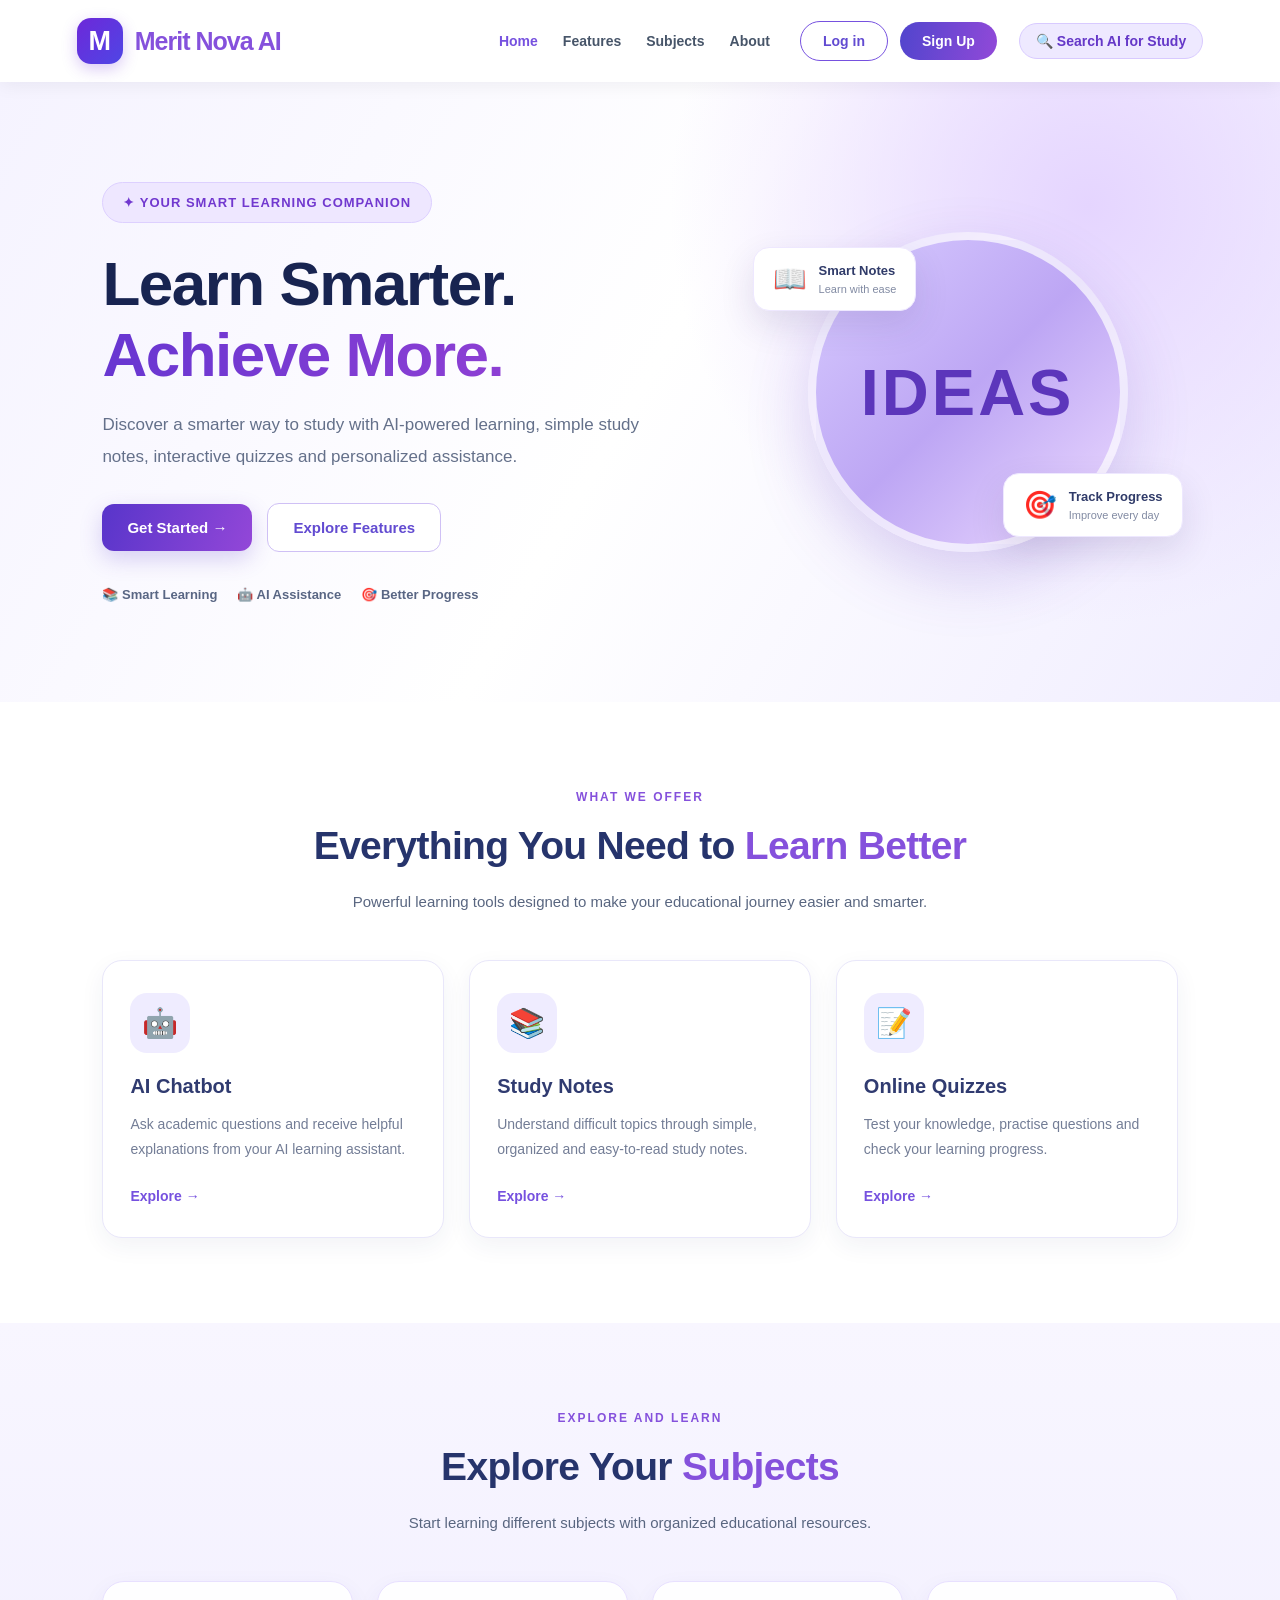
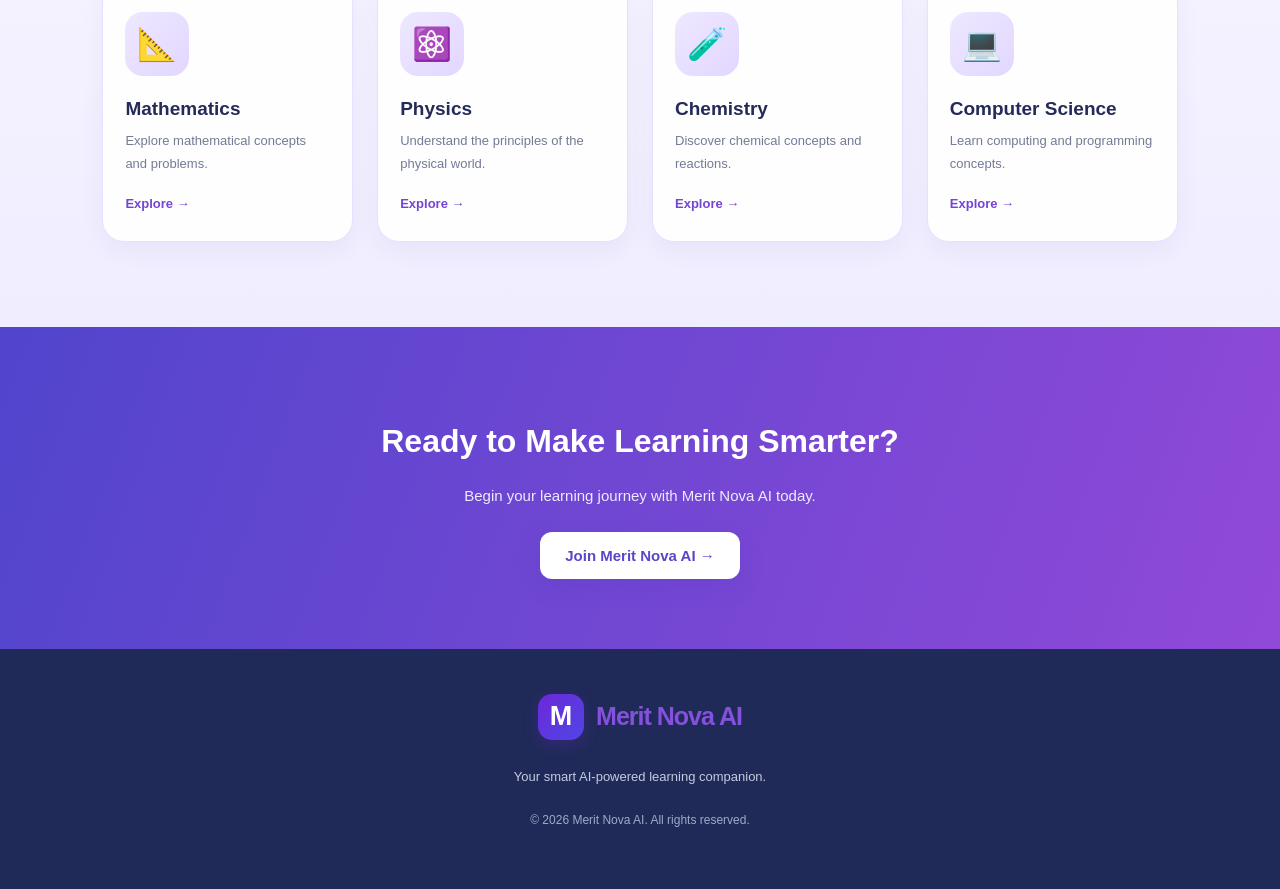
==== commit db5dae6f: "Add files via upload" ====
--- a/index.html
+++ b/index.html
@@ -44,8 +44,11 @@
         </nav>
 
         <div class="nav-buttons">
-            <a href="login.html" class="login-btn">Log In</a>
+            <a href="login.html" class="login-btn">Log in</a>
             <a href="signup.html" class="signup-btn">Sign Up</a>
+              <a href="chatbot.html" class="try-ai-btn">
+    🔍 Search AI for Study
+</a>
         </div>
 
     </div>
@@ -147,7 +150,7 @@
                         Ask academic questions and receive helpful
                         explanations from your AI learning assistant.
                     </p>
-                    <a href="login.html">Explore →</a>
+                    <a href="chatbot.html">Explore →</a>
                 </div>
 
                 <div class="feature-card">
--- a/style1.css
+++ b/style1.css
@@ -1787,3 +1787,22 @@
         padding: 10px 15px;
     }
 }
+.try-ai-btn {
+    display: inline-block;
+    padding: 9px 16px;
+    margin-left: 10px;
+    background: #eee9ff;
+    color: #6538c8;
+    border: 1px solid #d8caff;
+    border-radius: 25px;
+    text-decoration: none;
+    font-size: 14px;
+    font-weight: 600;
+    transition: 0.3s ease;
+}
+
+.try-ai-btn:hover {
+    background: #6538c8;
+    color: white;
+    transform: translateY(-2px);
+}
